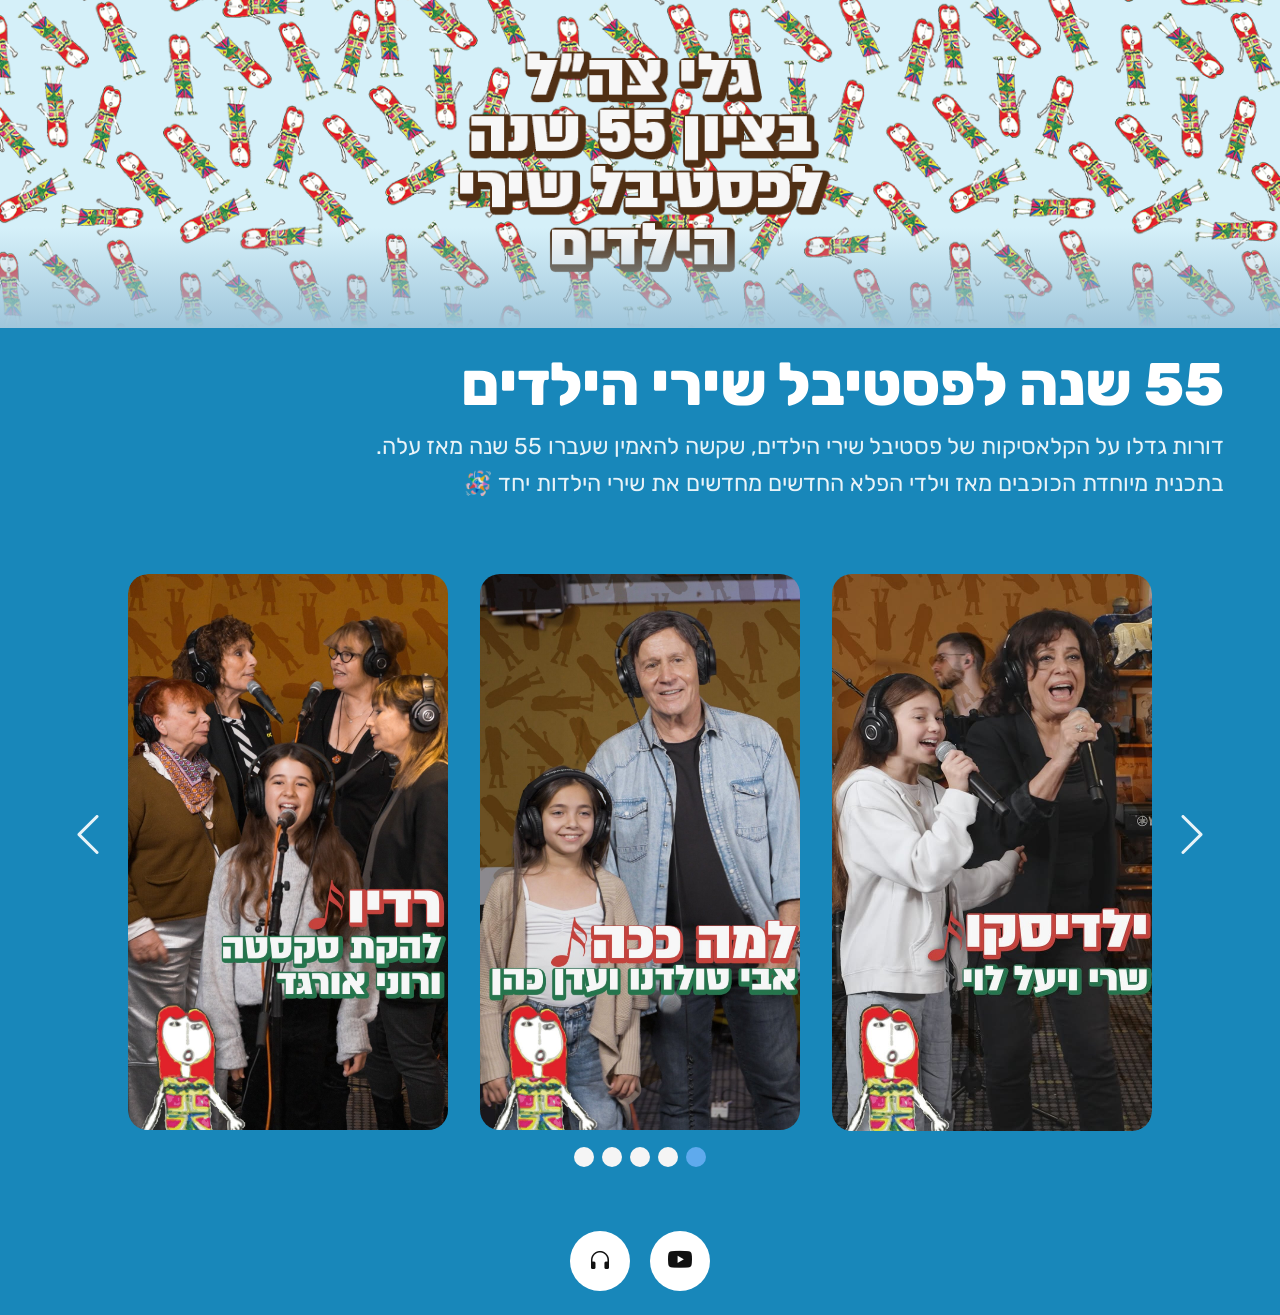
==== 55.html @ bf985e36 "55" ====
<!doctype html>
<html lang="he" dir="rtl">
<head>
  <meta charset="utf-8" />
  <meta name="viewport" content="width=device-width,initial-scale=1" />
  <title>דף נחיתה</title>

  <link href="https://fonts.googleapis.com/css2?family=Rubik:wght@300;400;600;800&display=swap" rel="stylesheet">
  <link rel="stylesheet" href="https://cdn.jsdelivr.net/npm/bootstrap-icons@1.13.1/font/bootstrap-icons.min.css">
  <link rel="stylesheet" href="assets/css/swiper-bundle.min.css">
  <link rel="stylesheet" href="assets/css/styles.css">

  <style>
    body {
      margin: 0;
      font-family: "Rubik", sans-serif;
      background: #1887ba;
      color: rgba(255,255,255,0.9);
    }

    .landing-page {
      background-color: #1887ba;
      background-image: url("https://www.transparenttextures.com/patterns/billie-holiday.png");
      min-height: auto;
    }

    .hero {
      position: relative;
      overflow: hidden;
    }

    .hero img {
      width: 100%;
      display: block;
      height: auto;
    }

    .gradient {
      position: absolute;
      left: 0;
      bottom: 0;
      width: 100%;
      height: 100px;
      background: linear-gradient(180deg, rgba(9, 43, 63, 0) 0%, #a0c6db 100%);
    }

    .content {
      padding: 24px clamp(16px, 5vw, 56px);
    }

    .hero-text {
      text-align: right;
      margin-bottom: 32px;
    }

    .hero-text h1 {
      margin: 0;
      color: #fff;
      font-weight: 800;
      font-size: clamp(30px, 5vw, 60px);
      line-height: 1.1;
      max-width: 20ch;
      overflow-wrap: break-word;
    }

    .hero-sub {
      margin-top: 10px;
      font-size: clamp(18px, 2vw, 23px);
      line-height: 1.6;
      max-width: 60ch;
      overflow-wrap: break-word;
    }

    .songs-slider {
      margin: 30px 0;
    }

    .socials {
      display: flex;
      justify-content: center;
      gap: 20px;
      margin-top: 24px;
      flex-wrap: wrap;
    }

    .socials a {
      width: 60px;
      height: 60px;
      border-radius: 50%;
      background: #fff;
      color: #111;
      display: grid;
      place-items: center;
      font-size: 24px;
      text-decoration: none;
    }

.swiper-button-prev,
.swiper-button-next {
  width: auto;
  height: auto;
  font-size: 3rem;
  color: var(--second-color);

  position: absolute;     /* 👈 חשוב */
  top: 50%;
  transform: translateY(-50%);

  padding: 0;             /* 👈 במקום 800px */
}

    @media (max-width: 768px) {
      .hero img {
        height: 35vh;
        object-fit: cover;
      }

      .hero-text h1 {
        font-size: clamp(28px, 9vw, 44px);
        max-width: 12ch;
      }

      .hero-sub {
        font-size: 18px;
        max-width: 100%;
      }

      .content {
        padding: 18px 16px 30px;
      }
    }
  </style>
</head>

<body>
  <div class="landing-page">
    <div class="hero">
      <img src="1d88eebe-8542-4397-a17c-9c44dd50cc1f.png" alt="" draggable="false">
      <div class="gradient"></div>
    </div>

    <div class="content">
      <div class="hero-text">
        <h1>55 שנה לפסטיבל שירי הילדים</h1>
        <p class="hero-sub">
          דורות גדלו על הקלאסיקות של פסטיבל שירי הילדים, שקשה להאמין שעברו 55 שנה מאז עלה. בתכנית מיוחדת הכוכבים מאז וילדי הפלא החדשים מחדשים את שירי הילדות יחד 🪅
        </p>
      </div>

      <section class="songs-slider">
        <div class="card__container swiper">
          <div class="card__content">
            <div class="swiper-wrapper">
              <article class="card__article swiper-slide">
                <div class="card__image">
                  <img src="ילדיסקו.jpg" alt="image" class="card__img">
                </div>
              </article>

              <article class="card__article swiper-slide">
                <div class="card__image">
                  <img src="למה ככה.jpg.jpeg" alt="image" class="card__img">
                </div>
              </article>

              <article class="card__article swiper-slide">
                <div class="card__image">
                  <img src="1.jpeg" alt="image" class="card__img">
                </div>
              </article>

              <article class="card__article swiper-slide">
                <div class="card__image">
                  <img src="2.jpeg" alt="image" class="card__img">
                </div>
              </article>

              <article class="card__article swiper-slide">
                <div class="card__image">
                  <img src="3.jpeg" alt="image" class="card__img">
                </div>
              </article>
            </div>
          </div>

          <div class="swiper-button-next">
            <i class="bi bi-chevron-right"></i>
          </div>

          <div class="swiper-button-prev">
            <i class="bi bi-chevron-left"></i>
          </div>

          <div class="swiper-pagination"></div>
        </div>
      </section>

      <div class="socials">
        <a href="https://www.youtube.com/watch?v=AeGfVdZqlEg&list=PLx4jClAH_07zUkjMqJC_ugt9ql3bf4z5U&index=1" target="_blank" rel="noopener noreferrer" ><i class="bi bi-youtube"></i></a>
        <a href="https://omny.fm/shows/special/55-20-12-25" target="_blank" rel="noopener noreferrer" ><i class="bi bi-headphones"></i></a>
      </div>
    </div>
  </div>

  <script src="assets/js/swiper-bundle.min.js"></script>
  <script src="assets/js/main.js"></script>
</body>
</html>
---- assets/css/styles.css ----
/*=============== GOOGLE FONTS ===============*/
@import url("https://fonts.googleapis.com/css2?family=Bai+Jamjuree:wght@400;500;600&display=swap");

/*=============== VARIABLES CSS ===============*/

a {
  text-decoration: none;
}

img {
  display: block;
  max-width: 100%;
  height: auto;
}

/*=============== CARD ===============*/
.container {
  display: flex;
  justify-content: center;
}

.card__container {
  padding-block: 2.5rem;
  /* overflow: hidden; */
  margin-bottom: 50px;
  padding-bottom: 50px;
}

.card__content {
  margin-inline: 1.75rem;
  border-radius: 1.25rem;
  overflow: hidden;
}

.card__article {
  border-radius: 20px;
  overflow: hidden; /* 🔥 חשוב */
}

.card__image {
  position: relative;
  background-color: var(--first-color-light);
  margin-bottom: -.75rem;
overflow: hidden; 
}

.card__image:hover .card__img {
transform: scale(1.1);
}

.card__img {
  height: max-content;
  border-radius: 4px;
  margin: 0 auto;
  position: relative;
  z-index: 5;
  transition: transform 0.4s ease;
    box-shadow: 0 8px 20px rgba(0,0,0,0.25); /* 🔥 הצל */

}

.card__shadow {
  width: 200px;
  height: 200px;
  background-color: var(--first-color-alt);
  border-radius: 10px;
  position: absolute;
  top: 3.75rem;
  left: 0;
  right: 0;
  margin-inline: auto;
  filter: blur(45px);
}

.card__name {
  font-size: var(--h2-font-size);
  color: var(--second-color);
  margin-bottom: .75rem;
}

.card__description {
  font-weight: 500;
  margin-bottom: 1.75rem;
}

.card__button {
  display: inline-block;
  background-color: var(--first-color);
  padding: .75rem 1.5rem;
  border-radius: .25rem;
  color: var(--dark-color);
  font-weight: 600;
}

/* Swiper class */
.swiper-button-prev:after,
.swiper-button-next:after {
  content: "";
}

.swiper-button-prev,
.swiper-button-next {
  width: initial;
  height: initial;
  font-size: 3rem;
  color: var(--second-color);
  display: none;
  padding-bottom: 800px;
}

.swiper-button-prev {
  left: 0;
}

.swiper-button-next {
  right: 0;
}

.swiper-pagination-bullet {
  background-color: whitesmoke;
  opacity: 1;
  width: 20px;
  height: 20px;
  transition: 0.3s;
}

.swiper-pagination-bullet-active {
  background-color: #5FAAED;
    transform: scale(1.4);

}

.swiper-pagination-bullet,
.swiper-pagination-bullet-active {
  transform: none !important;
  transition: none !important;
}


/*=============== BREAKPOINTS ===============*/
/* For small devices */
@media screen and (max-width: 320px) {
  .card__data {
    padding: 1rem;
  }
}

/* For medium devices */
@media screen and (min-width: 768px) {
  .card__content {
    margin-inline: 3rem;
  }

  .swiper-button-next,
  .swiper-button-prev {
    display: block;
  }
}

/* For large devices */
@media screen and (min-width: 1120px) {
  .card__container {
    max-width: 1120px;
  }

  .swiper-button-prev {
    left: -1rem;
  }
  .swiper-button-next {
    right: -1rem;
  }
}

.song-container {
  display: flex;
  gap: 30px;
}

/* 📱 מובייל */
@media screen and (max-width: 768px) {
  .song-container {
    flex-direction: column; /* הכל אחד מתחת לשני */
  }

  .song-info {
    order: -1; /* 🔥 מעביר למעלה */
    padding-left: 0 !important;
  }

  .song-img {
    display: none; /* כבר עשית, טוב */
  }

  .song-lyrics {
    order: 2;
  }
}

@media screen and (max-width: 768px) {
  .card__content {
    margin-inline: 0; /* מבטל רווחים מהצדדים */
  }

  .card__img {
    width: 100%;
    height: auto;
  }

  .swiper {
    width: 100%;
  }

  .card__article {
    width: 80%; /* 🔥 גורם לכרטיס להיות גדול */
  }
}


@media screen and (max-width: 768px) {
  .swiper-pagination {
    display: none;
  }
}

@media screen and (max-width: 768px) {
  .card__content {
    overflow: visible; /* 🔥 מאפשר לראות את ההצצה */
  }

  .swiper-slide {
    transition: transform 0.3s;
  }

  .swiper-slide-active {
    transform: scale(1.05); /* 🔥 כרטיס מרכזי טיפה גדול */
  }
}

@media screen and (max-width: 768px) {

  .swiper {
    direction: rtl; /* 🔥 זה הקסם */
  }

  .card__content {
    margin-inline: 0;
    overflow: visible; /* כדי לראות הצצה */
  }

  .swiper-slide {
    width: auto;
  }
}
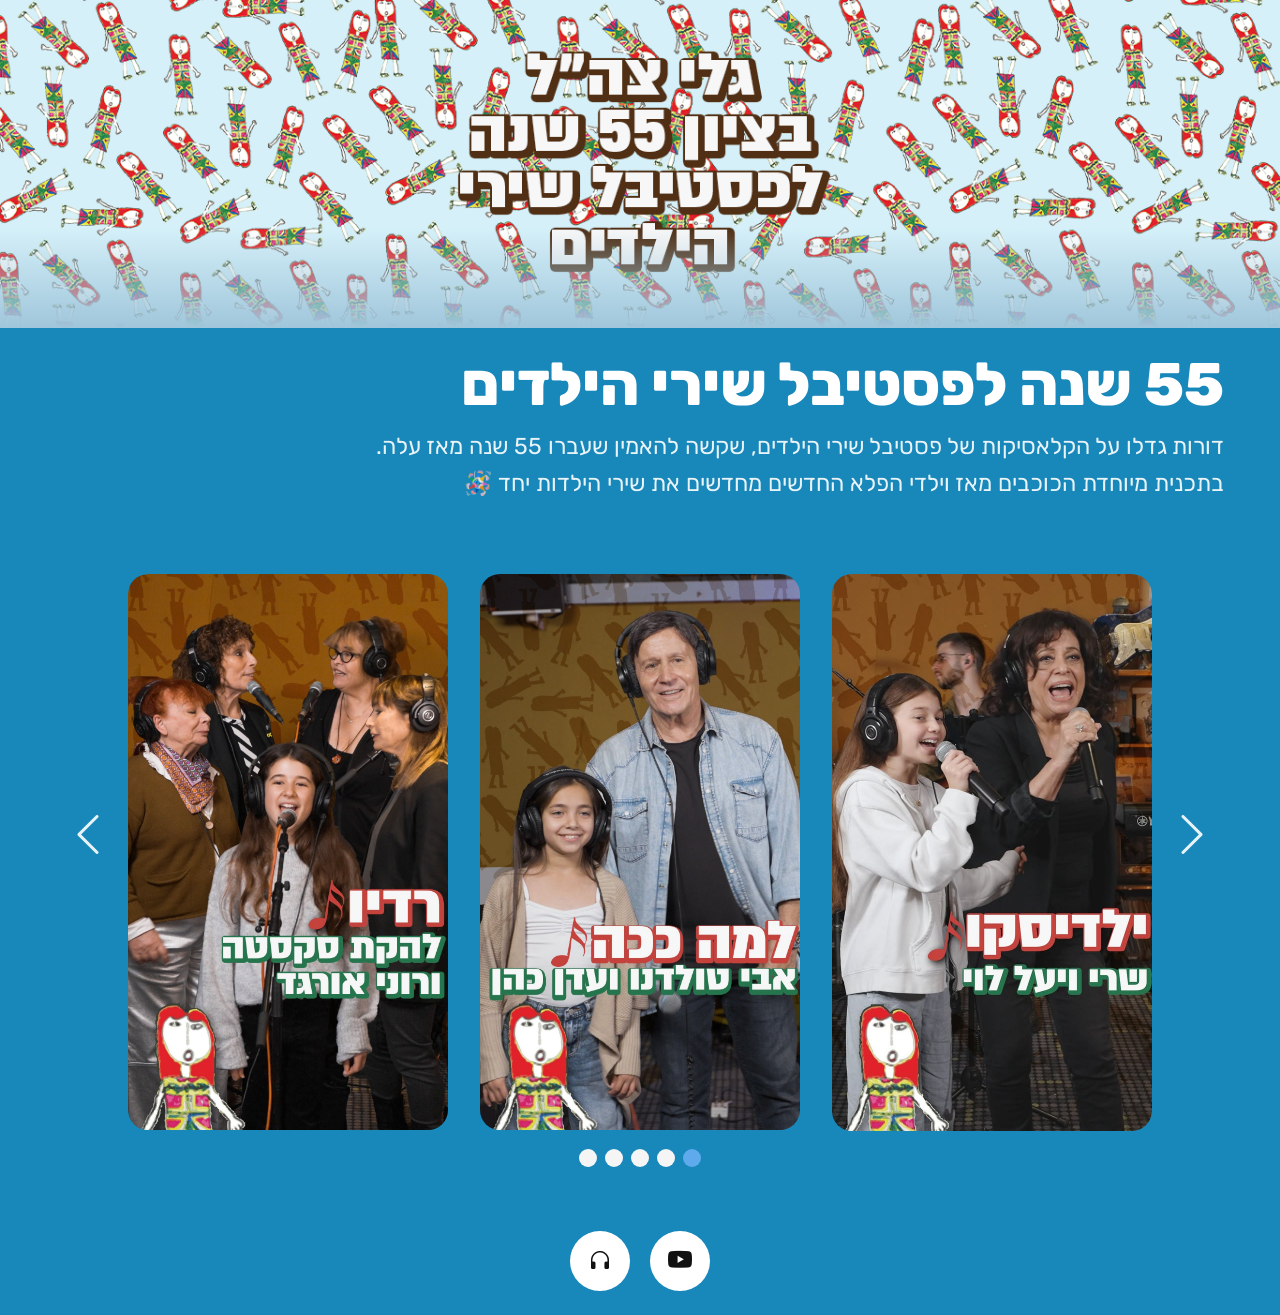
==== commit 50ac8284: "23" ====
--- a/55.html
+++ b/55.html
@@ -14,7 +14,6 @@
     body {
       margin: 0;
       font-family: "Rubik", sans-serif;
-      background: #1887ba;
       color: rgba(255,255,255,0.9);
     }
 
--- a/assets/css/styles.css
+++ b/assets/css/styles.css
@@ -119,8 +119,8 @@
 .swiper-pagination-bullet {
   background-color: whitesmoke;
   opacity: 1;
-  width: 20px;
-  height: 20px;
+  width: 18px;
+  height: 18px;
   transition: 0.3s;
 }
 
@@ -250,4 +250,12 @@
   .swiper-slide {
     width: auto;
   }
-}+
+  .card__container {
+    padding-block: 2.5rem;
+    overflow: hidden;
+    margin-bottom: 50px;
+    padding-bottom: 50px;
+}
+}
+
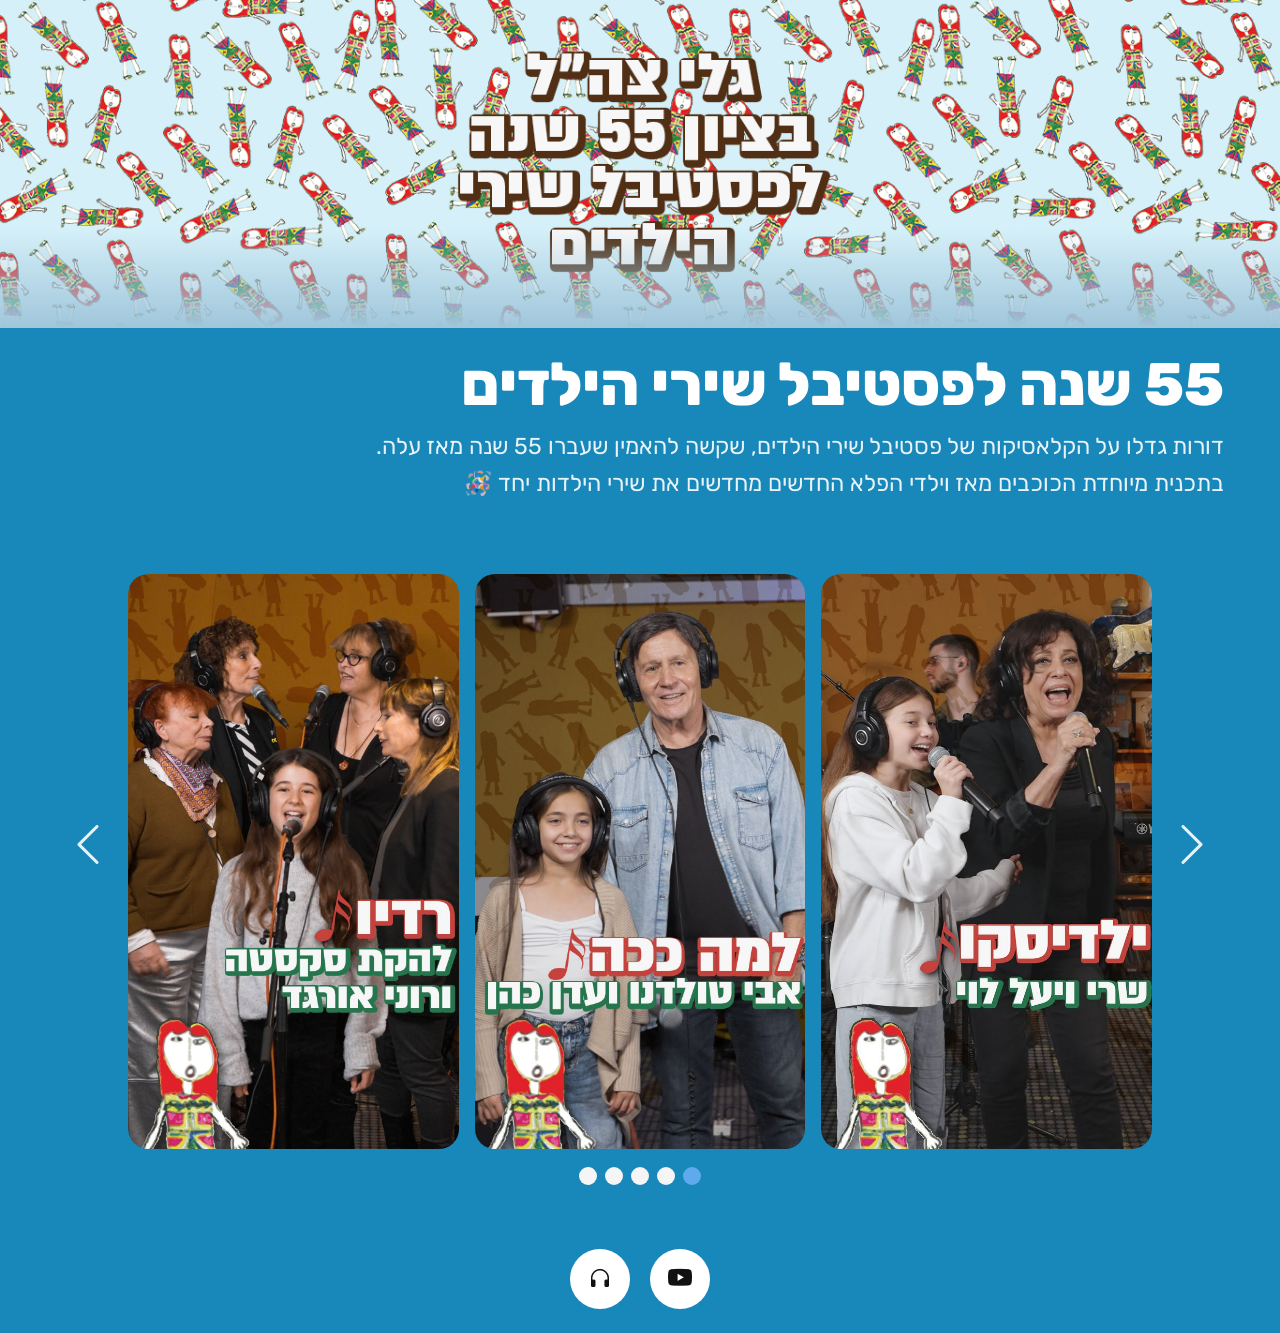
==== commit 49f2d1b0: "24" ====
--- a/55.html
+++ b/55.html
@@ -9,6 +9,7 @@
   <link rel="stylesheet" href="https://cdn.jsdelivr.net/npm/bootstrap-icons@1.13.1/font/bootstrap-icons.min.css">
   <link rel="stylesheet" href="assets/css/swiper-bundle.min.css">
   <link rel="stylesheet" href="assets/css/styles.css">
+<link rel="stylesheet" href="https://cdn.jsdelivr.net/npm/bootstrap-icons@1.13.1/font/bootstrap-icons.min.css">
 
   <style>
     body {
@@ -201,7 +202,46 @@
     </div>
   </div>
 
-  <script src="assets/js/swiper-bundle.min.js"></script>
-  <script src="assets/js/main.js"></script>
+<script src="https://cdn.jsdelivr.net/npm/swiper@8/swiper-bundle.min.js"></script>
+
+  <script>
+let swiperCards = new Swiper(".card__content", {
+  loop: true,
+  spaceBetween: 16,
+  grabCursor: true,
+
+  autoplay: {
+    delay: 3000,
+    disableOnInteraction: false,
+    pauseOnMouseEnter: true,
+  },
+
+  pagination: {
+    el: ".swiper-pagination",
+    clickable: true,
+  },
+
+  navigation: {
+    nextEl: ".swiper-button-next",
+    prevEl: ".swiper-button-prev",
+  },
+
+  breakpoints: {
+    0: {
+      slidesPerView: 1.15,
+      centeredSlides: false, // 🔥 חשוב!
+    },
+    600: {
+      slidesPerView: 2,
+      centeredSlides: false,
+    },
+    968: {
+      slidesPerView: 3,
+      centeredSlides: false,
+    },
+  },
+});
+  </script>
+
 </body>
 </html>
